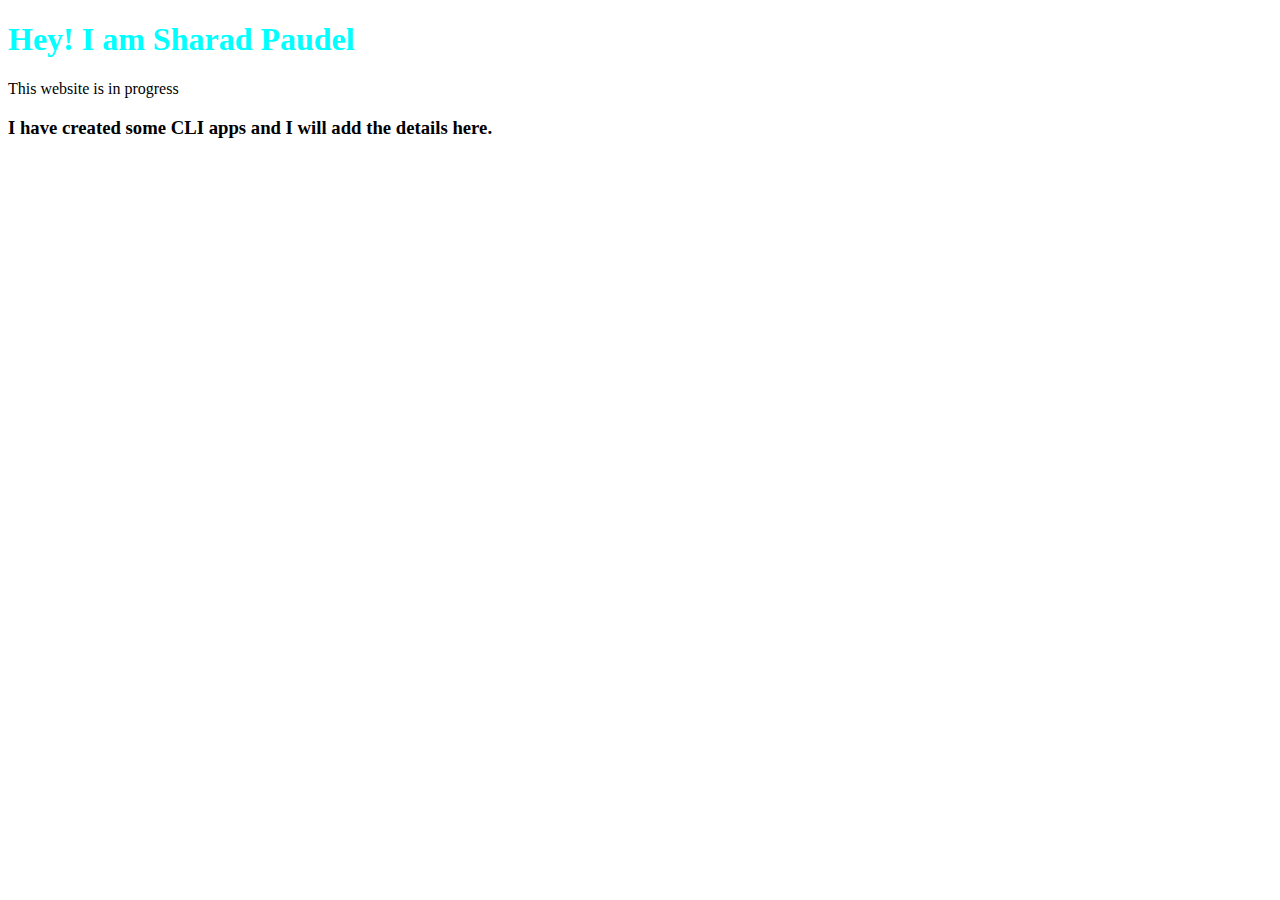
==== index.html @ b08d427d "Update: project details" ====
<!DOCTYPE html>
<html lang="en">
<head>
    <meta charset="UTF-8">
    <meta http-equiv="X-UA-Compatible" content="IE=edge">
    <meta name="viewport" content="width=device-width, initial-scale=1.0">
    <title>Sharad Paudel - Potfolio</title>
</head>
<body>
    <h1 style="color: aqua;">Hey! I am Sharad Paudel</h1>
    <p>This website is in progress</p>

    <h3>I have created some CLI apps and I will add the details here.</h3>
</body>
</html>
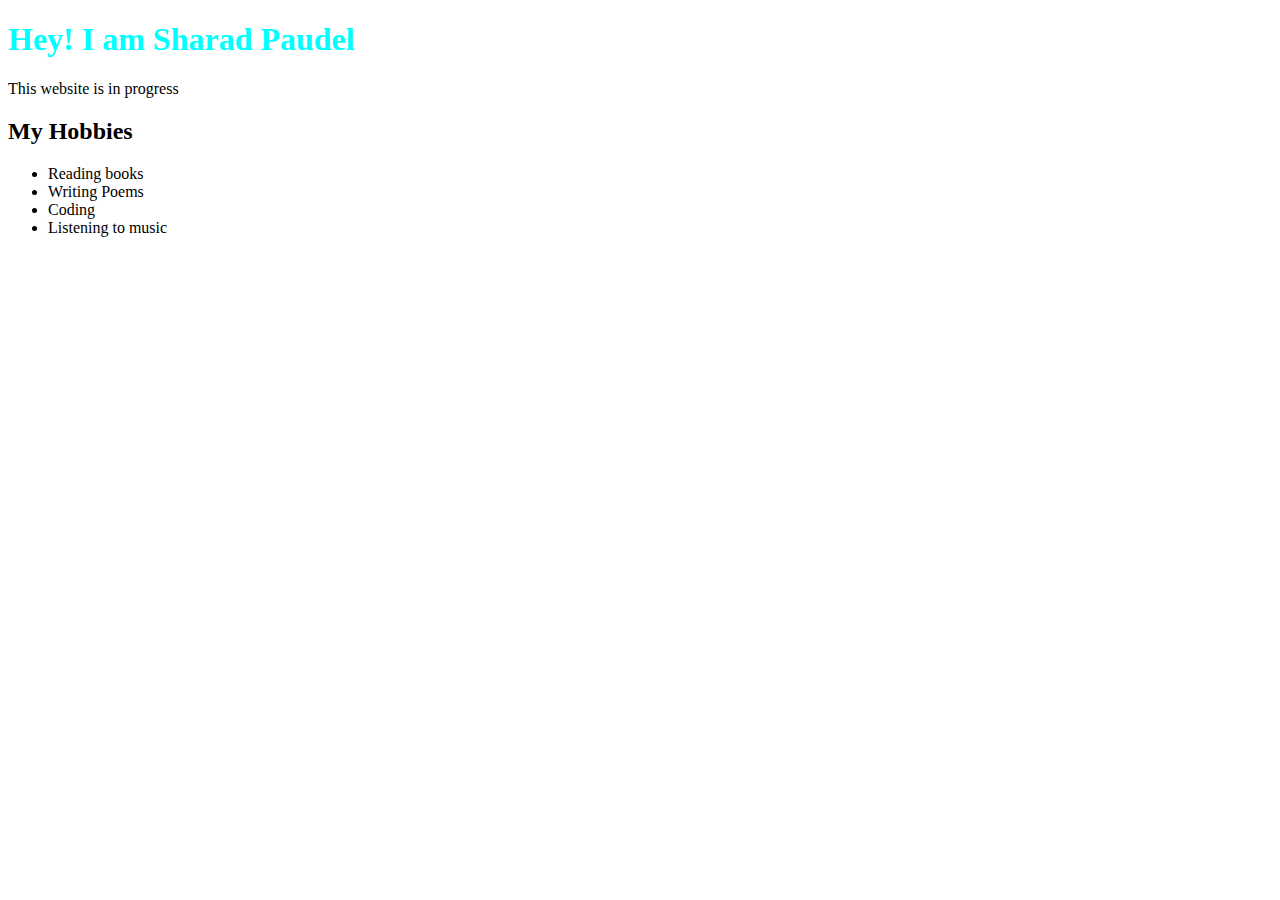
==== commit 47168a86: "Update: hobbies" ====
--- a/index.html
+++ b/index.html
@@ -10,6 +10,12 @@
     <h1 style="color: aqua;">Hey! I am Sharad Paudel</h1>
     <p>This website is in progress</p>
 
-    <h3>I have created some CLI apps and I will add the details here.</h3>
+    <h2>My Hobbies</h2>
+    <ul>
+        <li>Reading books</li>
+        <li>Writing Poems</li>
+        <li>Coding</li>
+        <li>Listening to music</li>
+    </ul>
 </body>
 </html>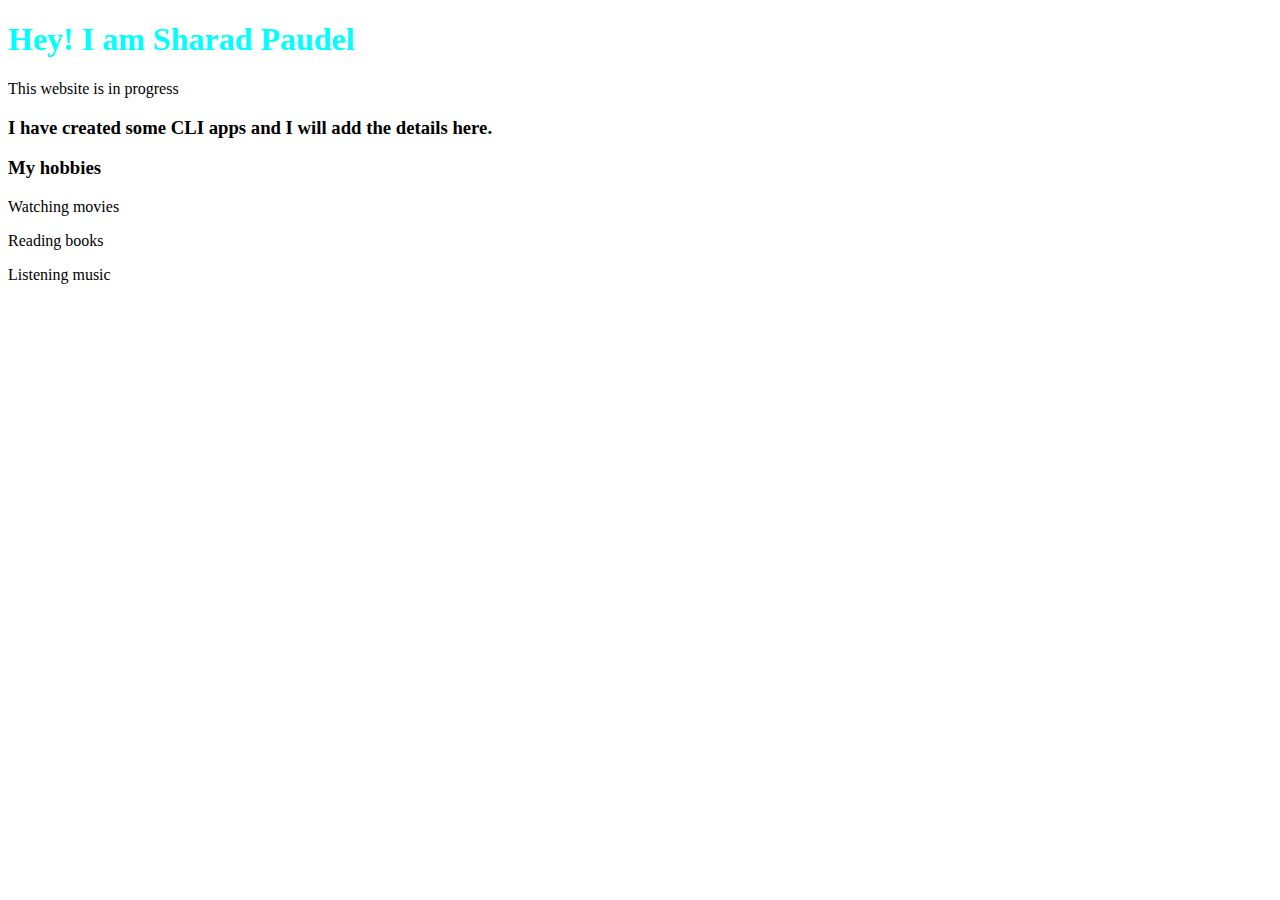
==== commit 5b5cb062: "Update: hobbies" ====
--- a/index.html
+++ b/index.html
@@ -10,12 +10,11 @@
     <h1 style="color: aqua;">Hey! I am Sharad Paudel</h1>
     <p>This website is in progress</p>
 
-    <h2>My Hobbies</h2>
-    <ul>
-        <li>Reading books</li>
-        <li>Writing Poems</li>
-        <li>Coding</li>
-        <li>Listening to music</li>
-    </ul>
+    <h3>I have created some CLI apps and I will add the details here.</h3>
+
+    <h3>My hobbies</h3>
+    <p>Watching movies</p>
+    <p>Reading books</p>
+    <p>Listening music</p>
 </body>
 </html>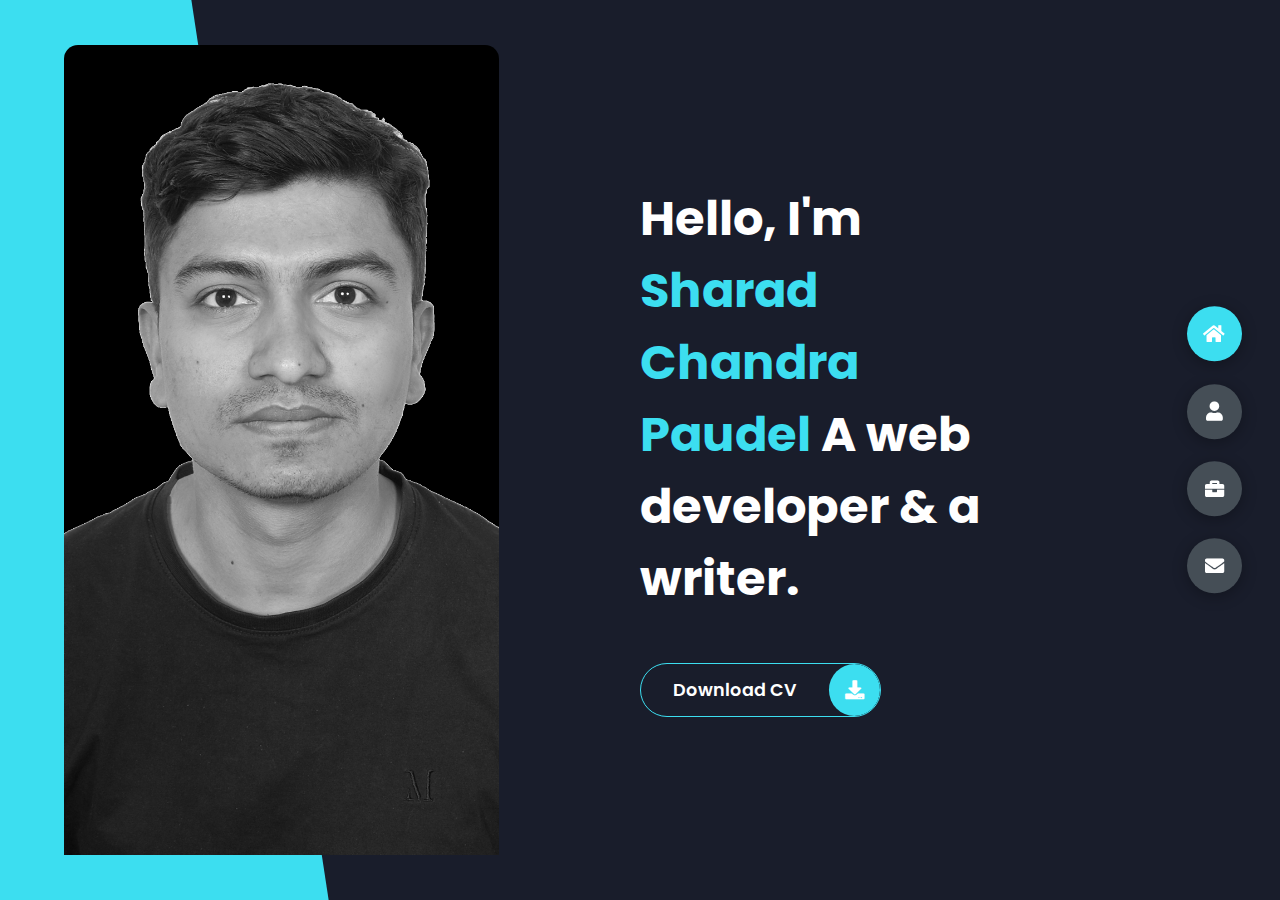
==== commit 5eb55c56: "Contact details updated" ====
--- a/index.html
+++ b/index.html
@@ -1,20 +1,556 @@
 <!DOCTYPE html>
 <html lang="en">
-<head>
-    <meta charset="UTF-8">
-    <meta http-equiv="X-UA-Compatible" content="IE=edge">
-    <meta name="viewport" content="width=device-width, initial-scale=1.0">
-    <title>Sharad Paudel - Potfolio</title>
-</head>
-<body>
-    <h1 style="color: aqua;">Hey! I am Sharad Paudel</h1>
-    <p>This website is in progress</p>
-
-    <h3>I have created some CLI apps and I will add the details here.</h3>
-
-    <h3>My hobbies</h3>
-    <p>Watching movies</p>
-    <p>Reading books</p>
-    <p>Listening music</p>
-</body>
-</html>+  <head>
+    <meta charset="UTF-8" />
+    <meta http-equiv="X-UA-Compatible" content="IE=edge" />
+    <meta name="viewport" content="width=device-width, initial-scale=1.0" />
+    <link rel="stylesheet" href="styles/style.css" />
+    <link rel="preconnect" href="https://fonts.googleapis.com" />
+    <link
+      rel="stylesheet"
+      href="https://cdnjs.cloudflare.com/ajax/libs/font-awesome/5.15.4/css/all.min.css"
+      integrity="sha512-1ycn6IcaQQ40/MKBW2W4Rhis/DbILU74C1vSrLJxCq57o941Ym01SwNsOMqvEBFlcgUa6xLiPY/NS5R+E6ztJQ=="
+      crossorigin="anonymous"
+      referrerpolicy="no-referrer"
+    />
+    <link rel="preconnect" href="https://fonts.gstatic.com" crossorigin />
+    <link
+      href="https://fonts.googleapis.com/css2?family=Poppins&display=swap"
+      rel="stylesheet"
+    />
+    <title>Portfolio</title>
+  </head>
+  <body class="main-content">
+    <header class="section sec1 header active" id="home">
+      <div class="header-content">
+        <div class="left-header">
+          <div class="h-shape"></div>
+          <div class="image">
+            <img src="img/Profile.png"  alt="" srcset="" />
+          </div>
+        </div>
+        <div class="right-header">
+          <h1 class="name">
+            Hello, I'm <span>Sharad Chandra Paudel</span>
+            A web developer & a writer.
+          </h1>
+          <p>
+            
+          </p>
+          <div class="btn-con">
+            <a href="https://drive.google.com/file/d/1nIpbc3-DotbfSP4pLPef3QOFOyce6Zl-/view?usp=sharing" class="main-btn" target="_blank">
+              <span class="btn-text">Download CV</span>
+              <span class="btn-icon"><i class="fas fa-download"></i></span>
+            </a>
+          </div>
+        </div>
+      </div>
+    </header>
+    <main>
+      <section class="section sec2 about" id="about">
+        <div class="main-title">
+          <h2>About <span>me</span> <span class="bg-text">My Stats</span></h2>
+        </div>
+        <div class="about-container">
+          <div class="left-about">
+            <h4>Information About Me</h4>
+            <p>
+              Welcome to my website! I am passionate about books, coding, and technology.
+              In addition to reading, I am also enthusiastic about writing and expressing my ideas through words & sharing my thoughts and insights with others. 
+            </p>
+            <div class="btn-con">
+              <a href="https://drive.google.com/file/d/1nIpbc3-DotbfSP4pLPef3QOFOyce6Zl-/view?usp=sharing" class="main-btn">
+                <span class="btn-text">Download CV</span>
+                <span class="btn-icon"><i class="fas fa-download"></i></span>
+              </a>
+            </div>
+          </div>
+          <div class="right-about">
+            <!-- about item 1 -->
+            <div class="about-item">
+              <div class="abt-text">
+                <p class="large-text">20+</p>
+                <p class="small-text">
+                  Projects <br />
+                  Completed
+                </p>
+              </div>
+            </div>
+            <!-- about item 2 -->
+            <div class="about-item">
+              <div class="abt-text">
+                <p class="large-text">2+</p>
+                <p class="small-text">
+                  years <br />
+                  experience
+                </p>
+              </div>
+            </div>
+            <!-- about item 3 -->
+            <div class="about-item">
+              <div class="abt-text">
+                <p class="large-text">3</p>
+                <p class="small-text">
+                  different <br />
+                  organizations
+                </p>
+              </div>
+            </div>
+            <!-- About item 4 -->
+            <div class="about-item">
+              <div class="abt-text">
+                <p class="large-text">10+</p>
+                <p class="small-text">
+                  accredited <br />
+                  Certifications
+                </p>
+              </div>
+            </div>
+          </div>
+        </div>
+        <!-- about stats -->
+        <div class="about-stats">
+          <h4 class="stat-title">My Skills</h4>
+          <div class="progress-bars">
+            <!-- bar 1 -->
+            <div class="progress-bar">
+              <p class="prog-title">HTML5</p>
+              <div class="progress-con">
+                <p class="prog-text">80%</p>
+                <div class="progress">
+                  <span class="skill1"></span>
+                </div>
+              </div>
+            </div>
+            <!-- bar 2 -->
+            <div class="progress-bar">
+              <p class="prog-title">CSS</p>
+              <div class="progress-con">
+                <p class="prog-text">70%</p>
+                <div class="progress">
+                  <span class="skill2"></span>
+                </div>
+              </div>
+            </div>
+            <!-- Bar 3 -->
+            <div class="progress-bar">
+              <p class="prog-title">JavaScript</p>
+              <div class="progress-con">
+                <p class="prog-text">70%</p>
+                <div class="progress">
+                  <span class="skill3"></span>
+                </div>
+              </div>
+            </div>
+            <!-- bar 4 -->
+            <div class="progress-bar">
+              <p class="prog-title">React</p>
+              <div class="progress-con">
+                <p class="prog-text">60%</p>
+                <div class="progress">
+                  <span class="skill4"></span>
+                </div>
+              </div>
+            </div>
+          </div>
+        </div>
+        <!-- timeline -->
+        <h4 class="stat-title">My Timeline</h4>
+        <div class="timeline">
+            <!-- timeline item 1 -->
+          <div class="timeline-item">
+            <div class="tl-icon">
+              <i class="fas fa-briefcase"></i>
+            </div>
+            <p class="tl-duration">2022-present</p>
+            <h5>Content Writer <span>BookRe</span></h5>
+            <p>
+              BookRe is an online book selling platform that promotes Book reading culture. I was responsible for 
+              writing the book reviews and content for digital platforms and also handle the social media platforms 
+              including Facebook, Instagram & YouTube.
+            </p>
+          </div>
+          <!-- timeline item 2 -->
+          <div class="timeline-item">
+            <div class="tl-icon">
+              <i class="fas fa-briefcase"></i>
+            </div>
+            <p class="tl-duration">2021-2022</p>
+            <h5>wordpress designer <span>SochPrabidhi</span></h5>
+            <p>
+              Sochprabidhi is a group of freelancers which works to create website and mobile application. I was responsible 
+              to design the layout of website using WordPress plugin such as Elementor.
+            </p>
+          </div>
+          <!-- timeline item 3 -->
+          <div class="timeline-item">
+            <div class="tl-icon">
+              <i class="fas fa-briefcase"></i>
+            </div>
+            <p class="tl-duration">2022-present</p>
+            <h5>Book Author <span>Viciously Honest</span></h5>
+            <p>
+              Viciously Honest is a self-help book which I wrote and published on the Amazon.
+
+            </p>
+          </div>
+
+
+        </div>
+      </section>
+      <section class="section sec3 portfolio" id="portfolio">
+            <div class="main-title">
+                <h2>My <span>Portfolio</span> <span class="bg-text">My Work</span></h2>
+            </div>
+            <p class="port-text">Here are some of the works I have done usings the skills I have.</p>
+            <div class="portfolios">
+                <!-- portfolio item 1 -->
+                <div class="portfolio-item">
+                    <div class="img">
+                        <img src="img/book.jpg" alt="Viciously Honest" >
+                        <h3 style="text-align: center;">Viciously Honest Book</h3>
+
+                    </div>
+                    <div class="hover-items">
+                        <h3>Projects Source</h3>
+                        <div class="iconss">
+                            <a href="https://www.amazon.in/Viciously-Honest-important-viciously-honest-ebook/dp/B08NVGP6V5/ref=sr_1_1?crid=3KD39RK66L86R&keywords=viciously+honest&qid=1681436796&sprefix=viciously+honest%2Caps%2C291&sr=8-1" class="icon1" target="_blank">
+                                <i class="fab fa-amazon"></i>
+                                </a>
+                        
+                    </div>
+                    </div>
+                </div>
+                <!-- portfolio item 2 -->
+                <div class="portfolio-item">
+                    <div class="img">
+                        <img src="img/tutorfinder.jpg" alt="tutorfinder" >
+                        <h3 style="text-align: center;">Online Tutor Finder</h3>
+
+                    </div>
+                    <div class="hover-items">
+                        <h3>Projects Source</h3>
+                        <div class="iconss">
+                            <a href="https://github.com/sharadpaudel220/online_tutor_finder" class="icon1" target="_blank">
+                                <i class="fab fa-github"></i>
+                                </a>
+                          
+                    </div>
+                    </div>
+                </div>
+                <!-- portfolio item 3 -->
+                <div class="portfolio-item">
+                    <div class="img">
+                        <img src="img/studentdetail.png" alt="student detail" >
+                        <h3 style="text-align: center;">Student Detail App </h3>
+                    </div>
+                    <div class="hover-items">
+                        <h3>Projects Source</h3>
+                        <div class="iconss">
+                            <a href="https://github.com/sharadpaudel220/student_detail_keeping_app" class="icon1" target="_blank">
+                                <i class="fab fa-github"></i>
+                                </a>
+                          
+                    </div>
+                    </div>
+                </div>
+
+                <!-- Portfolio item 4 -->
+                <!-- <div class="portfolio-item">
+                    <div class="img">
+                        <img src="img/project1.jpeg" alt="" >
+                    </div>
+                    <div class="hover-items">
+                        <h3>Projects Source</h3>
+                        <div class="iconss">
+                            <a href="#" class="icon1" target="_blank">
+                                <i class="fab fa-github"></i>
+                                </a>
+                          <a href="#" class="icon1" target="_blank">
+                            <i class="fab fa-behance"></i>
+                         </a>
+                         <a href="#" class="icon1" target="_blank">
+                            <i class="fab fa-youtube"></i>
+                            </a>
+                    </div>
+                    </div>
+                </div> -->
+
+                <!-- portfolio item 5 -->
+                <!-- <div class="portfolio-item">
+                    <div class="img">
+                        <img src="img/project1.jpeg" alt="" >
+                    </div>
+                    <div class="hover-items">
+                        <h3>Projects Source</h3>
+                        <div class="iconss">
+                            <a href="#" class="icon1" target="_blank">
+                                <i class="fab fa-github"></i>
+                                </a>
+                          <a href="#" class="icon1" target="_blank">
+                            <i class="fab fa-behance"></i>
+                         </a>
+                         <a href="#" class="icon1" target="_blank">
+                            <i class="fab fa-youtube"></i>
+                            </a>
+                    </div>
+                    </div>
+                </div> -->
+
+                <!-- portfolio item 6 -->
+                <!-- <div class="portfolio-item">
+                    <div class="img">
+                        <img src="img/project1.jpeg" alt="" >
+                    </div>
+                    <div class="hover-items">
+                        <h3>Projects Source</h3>
+                        <div class="iconss">
+                            <a href="#" class="icon1" target="_blank">
+                                <i class="fab fa-github"></i>
+                                </a>
+                          <a href="#" class="icon1" target="_blank">
+                            <i class="fab fa-behance"></i>
+                         </a>
+                         <a href="#" class="icon1" target="_blank">
+                            <i class="fab fa-youtube"></i>
+                            </a>
+                    </div>
+                    </div>
+                </div> -->
+                <!-- other portfolios to be placed -->
+            </div>
+      </section>
+      
+      <!-- <section class="section sec4 " id="blogs">
+        <div class="blogs-content">
+            <div class="main-title">
+                <h2>My <span>Blogs</span> <span class="bg-text">My Blogs</span></h2>
+            </div>
+            <div class="blogs">
+              
+                <div class="blog">
+                    <img src="img/blog1.jpg" alt="">
+                    <div class="blog-text">
+                        <h4>How to create your own website</h4>
+                        <p>Lorem ipsum dolor sit amet, consectetur adipisicing elit. Porro maxime, quasi 
+                            esse iste eveniet explicabo dignissimos! Sunt corrupti vel adipisci voluptas, rem 
+                            beatae magni explicabo eaque eum ut Lorem, ipsum dolor.
+                            cupiditate dolores, eius nemo debitis quibusdam possimus qui.
+                        </p>
+                    </div>
+                </div>
+                
+                <div class="blog">
+                    <img src="img/blog1.jpg" alt="">
+                    <div class="blog-text">
+                        <h4>How to create your own website</h4>
+                        <p>Lorem ipsum dolor sit amet, consectetur adipisicing elit. Porro maxime, quasi 
+                            esse iste eveniet explicabo dignissimos! Sunt corrupti vel adipisci voluptas, rem 
+                            beatae magni explicabo eaque eum ut Lorem, ipsum dolor.
+                            cupiditate dolores, eius nemo debitis quibusdam possimus qui.
+                        </p>
+                    </div>
+                </div>
+               
+                <div class="blog">
+                    <img src="img/blog1.jpg" alt="">
+                    <div class="blog-text">
+                        <h4>How to create your own website</h4>
+                        <p>Lorem ipsum dolor sit amet, consectetur adipisicing elit. Porro maxime, quasi 
+                            esse iste eveniet explicabo dignissimos! Sunt corrupti vel adipisci voluptas, rem 
+                            beatae magni explicabo eaque eum ut Lorem, ipsum dolor.
+                            cupiditate dolores, eius nemo debitis quibusdam possimus qui.
+                        </p>
+                    </div>
+                </div>
+               
+                <div class="blog">
+                    <img src="img/blog1.jpg" alt="">
+                    <div class="blog-text">
+                        <h4>How to create your own website</h4>
+                        <p>Lorem ipsum dolor sit amet, consectetur adipisicing elit. Porro maxime, quasi 
+                            esse iste eveniet explicabo dignissimos! Sunt corrupti vel adipisci voluptas, rem 
+                            beatae magni explicabo eaque eum ut Lorem, ipsum dolor.
+                            cupiditate dolores, eius nemo debitis quibusdam possimus qui.
+                        </p>
+                    </div>
+                </div>
+                
+                <div class="blog">
+                    <img src="img/blog1.jpg" alt="">
+                    <div class="blog-text">
+                        <h4>How to create your own website</h4>
+                        <p>Lorem ipsum dolor sit amet, consectetur adipisicing elit. Porro maxime, quasi 
+                            esse iste eveniet explicabo dignissimos! Sunt corrupti vel adipisci voluptas, rem 
+                            beatae magni explicabo eaque eum ut Lorem, ipsum dolor.
+                            cupiditate dolores, eius nemo debitis quibusdam possimus qui.
+                        </p>
+                    </div>
+                </div>
+                
+                <div class="blog">
+                    <img src="img/blog1.jpg" alt="">
+                    <div class="blog-text">
+                        <h4>How to create your own website</h4>
+                        <p>Lorem ipsum dolor sit amet, consectetur adipisicing elit. Porro maxime, quasi 
+                            esse iste eveniet explicabo dignissimos! Sunt corrupti vel adipisci voluptas, rem 
+                            beatae magni explicabo eaque eum ut Lorem, ipsum dolor.
+                            cupiditate dolores, eius nemo debitis quibusdam possimus qui.
+                        </p>
+                    </div>
+                </div>
+            </div>
+        </div>
+      </section>
+    -->
+
+    
+      <section class="section sec5 contact" id="contact">
+        <div class="contact-container">
+          <div class="main-title">
+              <h2>Contact <span>Me</span> <span class="bg-text">My Blogs</span></h2>
+          </div>
+          <div class="contact-content-con">
+            <div class="left-contact">
+                <h4>Contact Me Here</h4>
+                <p> If you have any queries or if you feel like talking to me, 
+                  You can reach me with the details mentioned below. 
+                </p>
+                <div class="contact-info">
+                  <!-- Contact item 1 -->
+                  <div class="contact-item">
+                    <div class="icon">
+                      <i class="fas fa-map-marker-alt"></i>
+                      Location
+                    </div>
+                    <p>
+                      : Bouddha, Kathmandu, Nepal
+                    </p>
+                  </div>
+                  <!-- Contact item 2 -->
+                  <div class="contact-item">
+                    <div class="icon">
+                      <i class="fas fa-envelope"></i>
+                      <span>Email</span>
+                    </div>
+                    <p>
+                      <span>: sharadpaudel220@gmail.com</span>
+                    </p>
+                  </div>
+                  <!-- Contact item 3 -->
+                  <div class="contact-item">
+                    <div class="icon">
+                      <i class="fas fa-user-graduate"></i>
+                      <span>Education</span>
+                    </div>
+                    <p>
+                      <span>: Infrastructure University of Kuala Lampur [BCS Hons.]</span>
+                    </p>
+                  </div>
+                  <!-- contact item 4 -->
+                  <div class="contact-item">
+                    <div class="icon">
+                      <i class="fas fa-mobile"></i>
+                      <span>Mobile</span>
+                    </div>
+                    <p>
+                      <span>: +977 9845797336</span>
+                    </p>
+                  </div>
+                  <!-- Contact item 5 -->
+
+                  <!-- put another contact item here -->
+                </div>
+                  <div class="contact-icons">
+                    <div class="contact-icon">
+                      <a href="https://www.facebook.com/sharad.paudel16" target="_blank">
+                        <i class="fab fa-facebook-f"></i>
+                      </a>
+
+                      <a href="https://twitter.com/SharadPaudel220" target="_blank">
+                        <i class="fab fa-twitter"></i>
+                      </a>
+
+                      <a href="https://www.instagram.com/sh_ar_ad/" target="_blank">
+                        <i class="fab fa-instagram"></i>
+                      </a>
+
+                      <a href="https://www.linkedin.com/in/sharad-paudel-678848184/" target="_blank">
+                        <i class="fab fa-linkedin"></i>
+                      </a>
+
+                      <a href="https://github.com/sharadpaudel220" target="_blank">
+                        <i class="fab fa-github"></i>
+                      </a>
+                      
+                    </div>
+                  </div>
+
+            </div>
+            <!-- 
+            <div class="right-contact">
+              <form class="contact-form" id="contact-form" method="POST" action="sendmail.php">
+                <div class="input-control i-c-2">
+                  <input type="text" required placeholder="Your Name" id="name" name="name">
+                  <input type="email" required placeholder="Your Email" id="email" name="email">
+                </div>
+
+                <div class="input-control">
+                  <input type="text" required placeholder="Enter Subject" id="subject" name="subject">
+                </div>
+
+                <div class="input-control">
+                  <textarea name="" id="" cols="15" rows="8" placeholder="Message Here..." id="message" name="message"></textarea>
+                </div>
+
+               
+            
+             
+                <div class="submit-btn">
+                  <div class="btn-con">
+                    <a href="#" class="main-btn" id="submit">
+                      <span class="btn-text"> Send</span>
+                      <span class="btn-icon"><i class="fas fa-check"></i></span>
+                    </a>
+                  </div>
+                </div>
+
+                <div class="submit-btn">
+                  <div class="btn-con">
+                    <button type="submit" class="main-btn" id="submit">
+                      <span class="btn-text">Send</span>
+                      <span class="btn-icon"><i class="fas fa-check"></i></span>
+                    </button>
+                  </div>
+                </div>
+
+              </form>
+            </div>
+          -->
+          </div>
+        </div>
+
+
+      </section>
+    </main>
+
+    <div class="controlls">
+      <div class="control control-1 active-btn" data-id="home">
+        <i class="fas fa-home"></i>
+      </div>
+      <div class="control control-2" data-id="about">
+        <i class="fas fa-user"></i>
+      </div>
+      <div class="control control-3" data-id="portfolio">
+        <i class="fas fa-briefcase"></i>
+      </div>
+      <!-- <div class="control control-4" data-id="blogs">
+        <i class="fas fa-newspaper"></i>
+      </div> -->
+      <div class="control control-5" data-id="contact">
+        <i class="fas fa-envelope"></i>
+      </div>
+    </div>
+    <script src="app.js"></script>
+  </body>
+</html>
--- a/styles/style.css
+++ b/styles/style.css
@@ -0,0 +1,711 @@
+/* @import url("/styles/media.css"); */
+*{
+    margin: 0;
+    padding: 0;
+    box-sizing: border-box;
+    list-style: none;
+}
+:root{
+    --color-primary: #191d2b;
+    --color-secondary: #3cdef0;
+    --color-white: #FFFFFF;
+    --color-black: #000;
+    --color-grey0: #f8f8f8;
+    --color-grey-1: #dbe1e8;
+    --color-grey-2: #b2becd;
+    --color-grey-3: #6c7983;
+    --color-grey-4: #454e56;
+    --color-grey-5: #2a2e35;
+    --color-grey-6: #12181b;
+    --br-sm-2:14px;
+    --box-shadow-1: 0 3px 15px rgba(0,0,0,.3)
+    
+}
+
+body{
+   background-color: var(--color-primary);
+    font-family: 'Poppins', sans-serif;
+    font-size: 1.1rem;
+    color: var(--color-white);
+    transition: all .4s ease-in-out ;
+}
+
+a{
+    display: inline-block;
+    text-decoration: none;
+    color: inherit;
+    font-family: inherit;
+}
+header{
+    height: 100vh;
+    color: var(--color-white);
+    overflow: hidden;
+}
+
+section{
+    min-height: 100vh;
+    width: 100%;
+    position: absolute;
+    left: 0;
+    top: 0;
+    padding: 3rem, 18rem;
+}
+.section{
+    transform: translate(-100%);
+    transition: all .4s ease-in-out;
+    background-color: var(--color-primary);
+}
+
+.sec1{
+    display: none;
+    transform: translateY(0) scale(1);
+
+} 
+.sec2{
+    display: none;
+    transform: translateY(0) scale(1);
+ 
+} 
+.sec3{
+    display: none;
+    transform: translateY(0) scale(1);
+    
+} 
+.sec4{
+    display: none;
+    transform: translateY(0) scale(1);
+    
+} 
+.sec5{
+    display: none;
+    transform: translateY(0) scale(1);
+} 
+.active{
+    display: block;
+    animation: scaleAnim 1s ease-in-out;
+}
+@keyframes scaleAnim {
+    0%{
+        transform: translateY(-100%) scaleY(0);
+    }
+
+    100%{
+        transform: translateY(0) scaleY(1);
+    }
+
+}
+/* Controls*/
+.controlls{
+    position: fixed;
+    z-index: 10;
+    top: 50%;
+    right: 3%;
+    display: flex;
+    flex-direction: column;
+    align-items: center;
+    justify-content: center;
+    transform: translateY(-50%);
+}
+    .active-btn{
+        background-color: var(--color-secondary)!important;
+        transition: all .4s ease-in-out;
+       
+    }.active-btn>i{
+        color: var(--color-white)!important;
+    }
+.control{
+    padding: 1rem;
+    cursor: pointer;
+    background-color: var(--color-grey-4);
+    width: 55px;
+    height: 55px;
+    border-radius: 50%;
+    display: flex;
+    justify-content: center;
+    align-items: center;
+    margin: .7rem 0;
+    box-shadow: var(--box-shadow-1) ;
+}
+
+i{
+    font-size: 1.2rem;
+    pointer-events: none;
+}
+
+/* Header Content */
+.header-content{
+    display: grid;
+    grid-template-columns: repeat(2,1fr);
+    height: 100%;
+}
+/* LEFT HEADER */
+.left-header{
+    display: flex;
+    align-items: center;
+    position: relative;
+}
+.h-shape{
+    transition: all .4s ease-in-out;
+    width: 65%;
+    height: 100%;
+    background-color: var(--color-secondary);
+    position: absolute;
+    left: 0;
+    top: 0;
+    z-index: -1;
+    clip-path: polygon(0 0, 46% 0, 79% 100%, 0% 100%);
+}
+.image{
+    border-radius: var(--br-sm-2);
+    height: 90%;
+    width: 68%;
+    margin-left: 4rem;
+    background-color:var(--color-black);
+    transition: all .4s ease-in-out;
+}
+img{
+    width: 100%;
+    height:100%;
+    object-fit: cover;
+    transition: all .4s ease-in-out;
+    filter: grayscale(100%);
+}
+img:hover{
+    filter: grayscale(0);
+}
+
+/* RIGHT HEADER */
+.right-header{
+    display: flex;
+    flex-direction: column;
+    justify-content: center;
+    padding-right: 18rem;
+}
+.name{
+    font-size: 3rem;
+}
+span{
+    color: var(--color-secondary);
+}
+p{
+    margin: 1.5rem 0;
+    line-height: 2rem;
+}
+
+/* About */
+.about-container{
+    display: grid;
+    grid-template-columns: repeat(2,1fr);
+    padding-top: 3.5rem;
+    padding-bottom: 5rem;
+    padding-left: 10%;
+    padding-right: 10%;
+}
+.right-about{
+    display: grid;
+    grid-template-columns: repeat(2,1fr);
+    grid-gap: 2rem;
+}
+.about-item{
+    border: 1px solid var(--color-grey-5);
+    border-radius: 5px;
+    transition: all .4s ease-in-out;
+    box-shadow: 1px 2px 15px rgba(0,0,0,.1);
+}
+    .about-item:hover{
+        cursor: default;
+        transform:translateY(-5px);
+        border: 1px solid var(--color-secondary);
+        box-shadow: 1px 2px 15px rgba(0,0,0,.32);
+    }
+    .abt-text{
+        padding: 1.5rem;
+        display: flex;
+        flex-direction: column;
+    }
+    .large-text{
+        font-size: 3rem;
+        font-weight: 700;
+        color: var(--color-secondary);
+    }
+    .small-text{
+        padding-left: 3rem;
+        position: relative;
+        text-transform: uppercase;
+        font-size: 1.2rem;
+        color: var(--color-grey-1);
+        letter-spacing: 2px;
+    }
+    .small-text::before{
+        content: '';
+        position:absolute;
+        left: 0;
+        top: 15px;
+        width: 2rem;
+        height: 2px;
+        background-color: var(--color-grey-5);
+    }
+
+    /* left about */
+.left-about{
+    padding-right:5rem ;
+}
+.left-about>p{
+    line-height: 2rem;
+    padding: 1rem;
+    color: var(--color-grey-1);
+}
+.left-about>h4{
+    font-size: 2rem;
+    text-transform: uppercase;
+}
+
+/* About stats */
+.about-stats{
+    padding-bottom: 4rem;
+    padding-left: 10%;
+    padding-right: 10%;
+}
+.progress-bars{
+    display: grid;
+    grid-template-columns: repeat(2, 1fr);
+    grid-gap: 2rem;
+}
+.progress-bar{
+    display: flex;
+    flex-direction: column;
+}
+.prog-title{
+    text-transform: uppercase;
+    font-weight: 500;
+}
+.progress-con{
+    display: flex;
+    align-items: center;
+}
+.prog-text{
+    color: var(--color-grey-2);
+}
+.progress{
+    width: 100%;
+    height: .45rem;
+    background-color: var(--color-grey-4);
+    margin-left: 1rem;
+    position: relative;
+}
+.progress>span{
+    position: absolute;
+    top: 0;
+    left: 0;
+    height: 100%;
+    background-color: var(--color-secondary);
+    transition: all .4s ease-in-out;
+    width: 60%;
+}
+
+/* Progress bar for skills */
+.progress-bar>.progress-con>.progress>.skill1{
+    width: 80%;
+}
+.progress-bar>.progress-con>.progress>.skill2{
+    width: 70%;
+}
+.progress-bar>.progress-con>.progress>.skill3{
+    width: 70%;
+}
+.progress-bar>.progress-con>.progress>.skill4{
+    width: 60%;
+}
+
+.stat-title{
+   text-transform: uppercase;
+   font-size: 1.4rem;
+   text-align: center;
+   padding: 3.5rem 0;
+   position: relative;
+}
+.stat-title::before{
+    content: '';
+    position: absolute;
+    left: 50%;
+    top: 0;
+    width: 40%;
+    height: 1px;
+    background-color: var(--color-grey-5);
+    transform: translateX(-50%);
+}
+
+/* Timeline */
+.timeline{
+    display: grid;
+    grid-template-columns: repeat(2, 1fr);
+    grid-gap: 2rem;
+    padding-bottom: 3rem;
+    padding-left: 10%;
+    padding-right: 10%;
+}
+.timeline-item{
+    position: relative;
+    padding-left: 3rem;
+    border-left: 1px solid var(--color-grey-5);
+}
+.tl-icon{
+    position: absolute;
+    left: -27px;
+    top: 0;
+    background-color: var(--color-secondary);
+    width: 50px;
+    height: 50px;
+    border-radius: 50%;
+    display: flex;
+    align-items: center;
+    justify-content: center;
+}
+.tl-icon>i{
+    font-size: 1.3rem;
+}
+.tl-duration{
+    padding: .2rem .6rem;
+    background-color: var(--color-grey-5);
+    border-radius: 15px;
+    display: inline-block;
+    font-size: .8rem;
+    text-transform: uppercase;
+    font-weight: 500;
+}
+h5{
+    padding: 1rem 0;
+    text-transform: uppercase;
+    font-size: 1.3rem;
+    font-weight: 600;
+}
+.h5>span{
+    color: var(--color-grey-2);
+    font-weight: 500;
+    font-size: 1.2rem;
+}
+
+.timeline> .timeline-item> p{
+    color: var(--color-grey-2);   
+}
+
+/* Portfolios */
+.port-text{
+    padding: 2rem 0;
+    text-align: center;    
+}
+.portfolios{
+    display: grid;
+    grid-template-columns: repeat(3,1fr);
+    grid-gap: 2rem;
+    margin-top: 3rem;
+    padding-left: 10%;
+    padding-right: 10%;
+}
+.portfolio-item{
+    position: relative;
+}
+.portfolio-item>.img>img{
+    width: 100%;
+    height: 300px;
+    object-fit: cover;
+    border-radius: 15px;
+    filter: grayscale(-100%);
+}
+.hover-items{
+width: 100%;
+height: 100%;
+background-color: var(--color-secondary);
+position: absolute;
+left: 0;
+top: 0;
+border-radius: 15px;
+display: flex;
+justify-content: center;
+align-items: center;
+flex-direction: column;
+opacity: 0;
+transform: scale(0);
+transition: all .4s ease-in-out;
+}
+
+.hover-items>h3{
+    font-size: 1.5rem;
+    color: var(--color-white);
+    margin-bottom: 1.5rem;
+}
+.iconss{
+    display: flex;
+    justify-content: center;
+    align-items: center;
+}
+
+.icon1{
+background-color: var(--color-primary);
+border-radius: 50%;
+width: 50px;
+height: 50px;
+display: flex;
+align-items: center;
+justify-content: center;
+margin: 0 1rem;
+cursor: pointer;
+transition: all .4s ease-in-out;
+}
+.iconss>.icon1>i{
+    font-size: 1.5rem;
+    color: var(--color-white);
+    margin: 0 1rem;
+}
+.icon1:hover{
+    background-color: var(--color-white);
+}
+.icon1:hover>i{
+    color: var(--color-primary);
+}
+
+.portfolio-item:hover> .hover-items{
+    opacity: 1;
+    transform: scale(1);
+
+}
+/* blogs sections*/
+
+.blogs{
+    display: grid;
+    grid-template-columns: repeat(3,1fr);
+    grid-gap: 2rem;
+    margin-top: 3rem;
+    padding-left: 10%;
+    padding-right: 10%;
+}
+.blog{
+    position: relative;
+    background-color: var(--color-grey-5);
+    border-radius: 5px;
+    box-shadow: 1px 1px 20px rgba(0,0,0,.1);
+    transition: all .4s ease-in-out;
+}
+.blog:hover{
+    box-shadow: 1px 1px 20px rgba(0,0,0,.3);
+    transform: translateY(-50px);
+    transition: all .4s ease-in-out;
+
+}
+.blog>img:hover{
+    filter: grayscale(0);
+    transform: scale(1.1);
+    box-shadow: 0px 4px 15px rgba(0,0,0,0.8);
+}
+.blog>img{
+    width: 100%;
+    height: 300px;
+    object-fit: cover;
+    border-top-left-radius: 5px;
+    border-top-right-radius: 5px;
+    filter: grayscale(100%);
+    transition: all .4s ease-in-out;
+}
+.blog-text{
+margin-top: -7px;
+padding: 1.1rem;
+border-top: 8px solid var(--color-secondary);
+}
+.blog-text>h4{
+    font-size: 1.5rem;
+    margin-bottom: .7rem;
+    transition: all .4s ease-in-out;
+    cursor: pointer;
+}
+.blog-text>h4:hover{
+    color: var(--color-secondary);
+}
+.blog-text>p{
+    color: var(--color-grey-2);
+  line-height: 2rem;
+  padding-bottom: 1rem;
+}
+
+/* Contact section*/
+.contact-content-con{
+display: flex;
+padding-top: 3.5rem;
+padding-left: 10%;
+padding-right: 10%;
+}
+.left-contact{
+    flex: 2;
+    
+}
+.left-contact>h4{
+    margin-top: 1rem;
+    font-size: 2rem;
+    text-transform: uppercase;
+
+}
+
+.left-contact>p{
+    margin: 1rem 0;
+    line-height: 2rem;
+}
+
+.contact-info>.contact-item{
+    display: flex;
+    align-items: center;
+    /* justify-content: space-between; */
+}
+.contact-item>p{
+    margin: .3rem 0 !important;
+    padding: 0 !important;
+}
+
+.contact-item>.icon{
+    display: grid;
+    grid-template-columns: 40px 1fr;
+
+}
+.icon>i{
+    display: flex;
+    align-items: center;
+    font-size: 1.3rem;
+}
+
+.contact-icon{
+    display: flex;
+    margin-top: 2rem;
+}
+.contact-icon>a{
+    display: flex;
+    align-items: center;
+    color: var(--color-white);
+    background-color: var(--color-grey-5);
+    cursor: pointer;
+    justify-content: center;
+    height: 50px;
+    width: 50px;
+    border-radius: 50%;
+    margin: 0 .4rem;
+    transition: all .4s ease-in-out;
+}
+.contact-icon>a:hover{
+    background-color: var(--color-secondary);
+}
+.contact-icon>a>i:hover{
+    color: var(--color-primary);
+}
+.contact-icon>a>i{
+   display: flex;
+   align-items: center;
+   justify-content: center;
+   font-size: 1.3rem;
+}
+
+
+/* right contact */
+.right-contact{
+    flex: 3;
+    margin-left: 3rem;
+}
+.input-control{
+    margin: 1.5rem 0;
+}
+input, textarea{
+    border-radius: 30px;
+    font-weight: inherit;
+    font-size:inherit;
+    font-family: inherit;
+    padding: .8rem 1.1rem;
+    outline: none;
+    border: none;
+    background-color: var(--color-grey-5);
+    width: 100%;
+    color: var(--color-white);
+    resize: none;
+    margin: 5px;
+}
+.i-c-2{
+    display: flex;
+}
+.i-c-2:last-child{
+    margin-left: 1.5rem;
+  
+}
+.submit-btn{
+    display: flex;
+    justify-content: flex-start;
+}
+/* Independent components */
+
+
+.btn-con{
+    display: flex;
+    align-self: flex-start;
+}
+.main-btn{
+    border-radius: 30px;
+    color: inherit;
+    font-weight: 600;
+    position: relative;
+    border: 1px solid var(--color-secondary);
+    display: flex;
+    align-self: flex-start;
+    align-items: center;
+    overflow: hidden;
+}
+.btn-text{
+    padding: 0 2rem;
+    color: var(--color-white);
+}
+.btn-icon{
+    background-color: var(--color-secondary);
+    color: var(--color-white);
+    display: flex;
+    align-items: center;
+    justify-content: center;
+    border-radius: 50%;
+    padding: 1rem;
+}
+.main-btn::before{
+    content: '';
+    position: absolute;
+    top: 0;
+    right: 0;
+    transform: translateX(100%);
+    transition: all .4s ease-in-out;
+    z-index: -1;
+   
+}
+.main-btn:hover::before{
+    width: 100%;
+    height:100%;
+    background-color: var(--color-secondary);
+    transform: translateX(0);
+}
+
+.main-title{
+    text-align: center;
+    
+}
+
+.main-title>h2{
+    position: relative;
+    text-transform: uppercase;
+    font-size: 4rem;
+    font-weight: 700;
+}
+.main-title>h2>span{
+    color: var(--color-secondary);
+
+}
+.main-title>h2>.bg-text{
+    position: absolute;
+    top: 50%;
+    left: 50%;
+    color: var(--color-grey-5);
+    transition: all .4s ease-in-out;
+    z-index: -1;
+    transform: translate(-50%, -50%);
+    font-weight: 800;
+    font-size: 6.3rem;
+}
+
